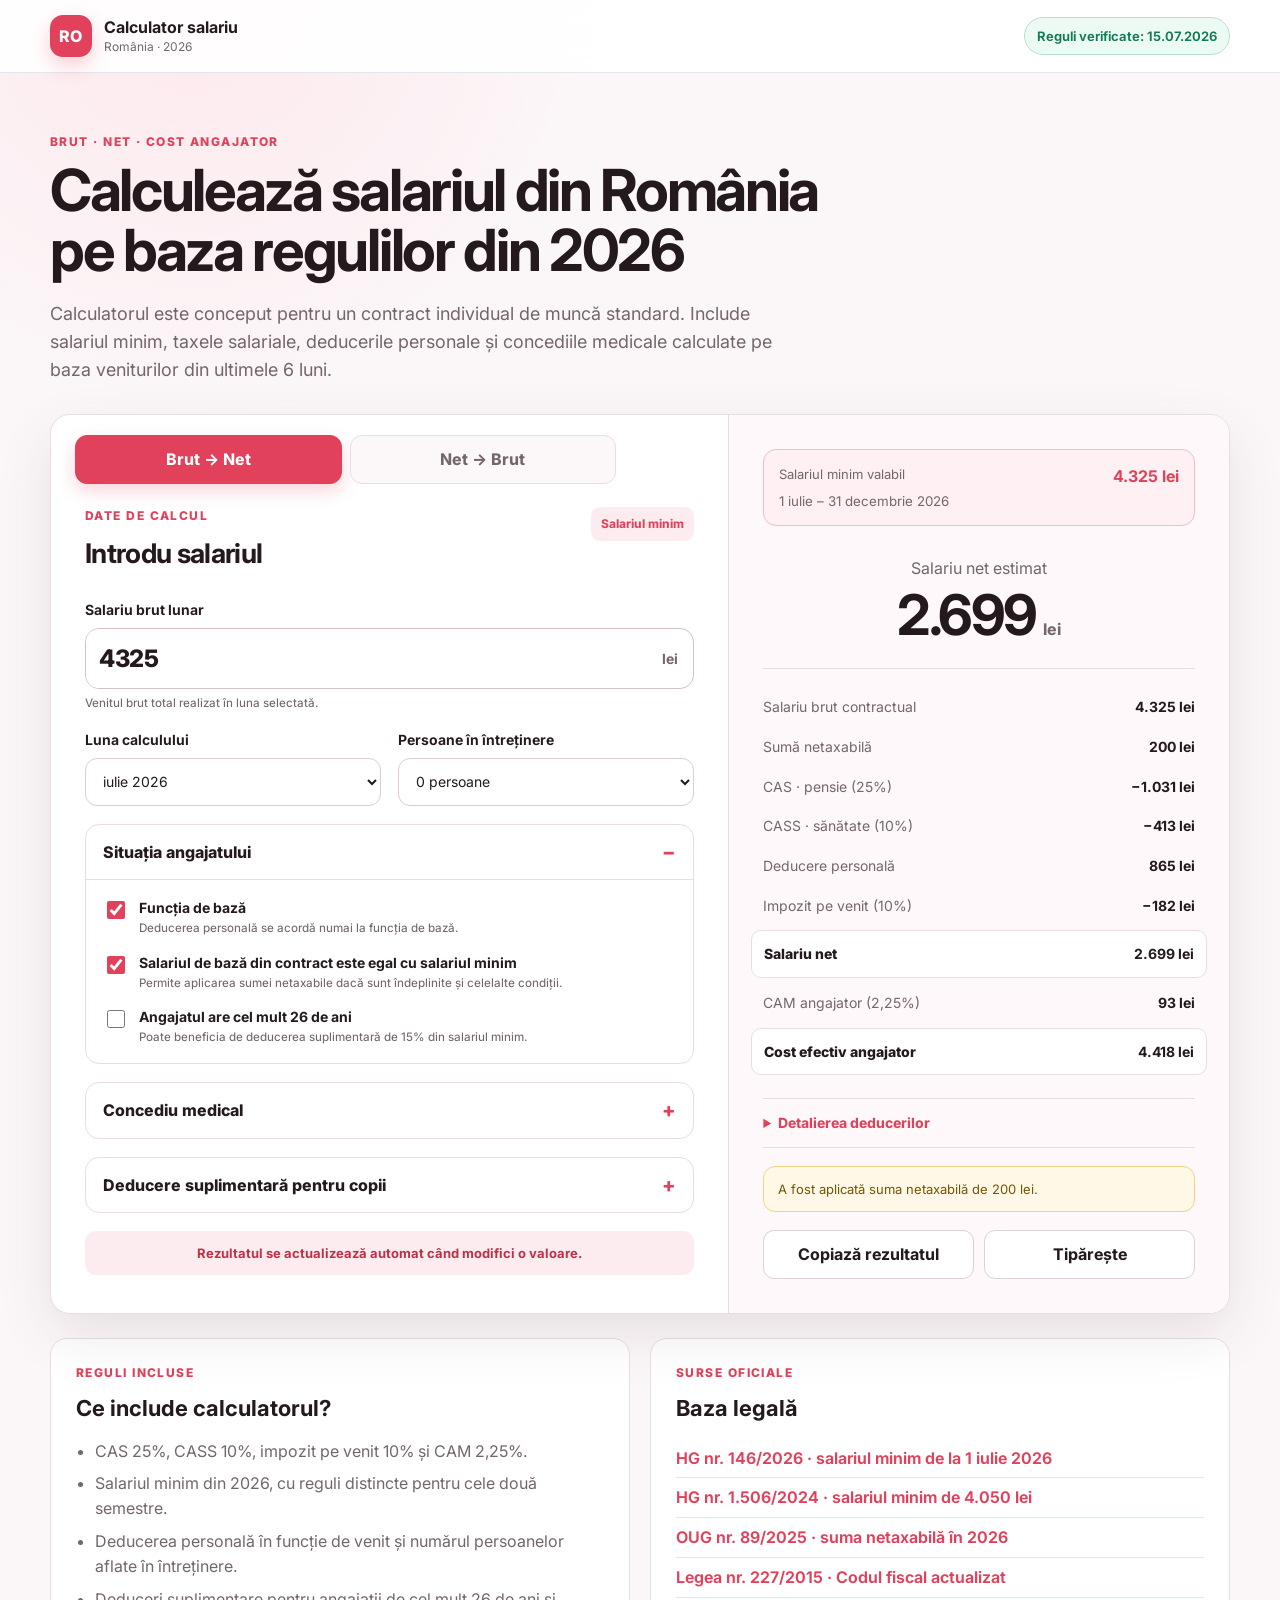
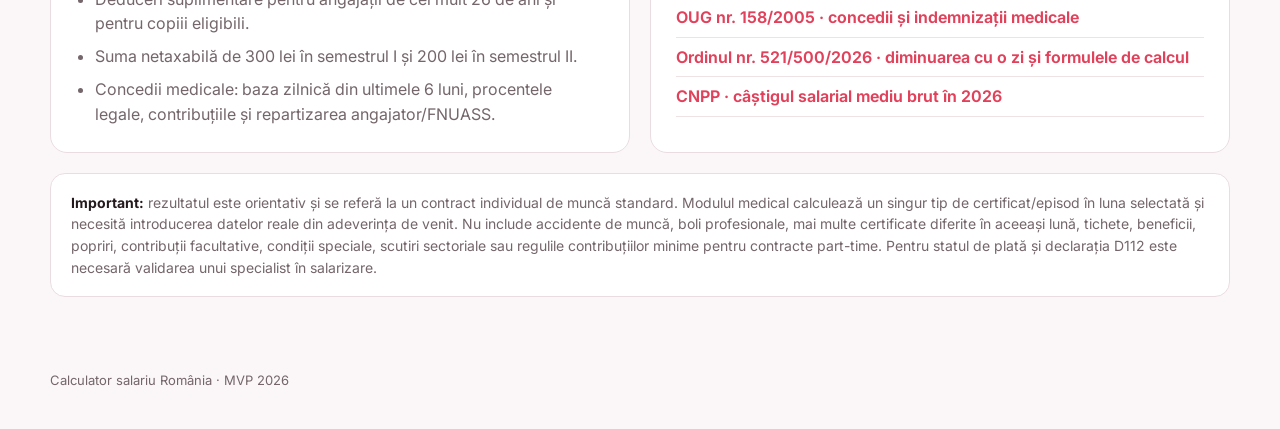
==== salary-calculator/romanian/index.html @ 6db3e313 "Add files via upload" ====
<!doctype html>
<html lang="ro">
<head>
  <meta charset="utf-8">
  <meta name="viewport" content="width=device-width, initial-scale=1">
  <meta name="theme-color" content="#e1415a">
  <meta name="description" content="Calculator salariu România 2026: brut-net, net-brut, taxe și cost total angajator.">
  <title>Calculator salariu România 2026</title>
  <link rel="preconnect" href="https://fonts.googleapis.com">
  <link rel="preconnect" href="https://fonts.gstatic.com" crossorigin>
  <link href="https://fonts.googleapis.com/css2?family=Inter:wght@100..900&display=swap" rel="stylesheet">
  <link rel="stylesheet" href="styles.css">
</head>
<body>
  <header class="site-header">
    <div class="shell header-inner">
      <a class="brand" href="#calculator" aria-label="Calculator salariu România">
        <span class="brand-mark">RO</span>
        <span><strong>Calculator salariu</strong><small>România · 2026</small></span>
      </a>
      <span class="verified-badge">Reguli verificate: 15.07.2026</span>
    </div>
  </header>

  <main class="shell page-grid" id="calculator">
    <section class="intro">
      <p class="eyebrow">BRUT · NET · COST ANGAJATOR</p>
      <h1>Calculează salariul din România pe baza regulilor din 2026</h1>
      <p>Calculatorul este conceput pentru un contract individual de muncă standard. Include salariul minim, taxele salariale, deducerile personale și concediile medicale calculate pe baza veniturilor din ultimele 6 luni.</p>
    </section>

    <section class="calculator-card" aria-labelledby="calculator-title">
      <div class="mode-tabs" role="tablist" aria-label="Tip calcul">
        <button class="mode-tab active" type="button" data-mode="gross" role="tab" aria-selected="true">Brut → Net</button>
        <button class="mode-tab" type="button" data-mode="net" role="tab" aria-selected="false">Net → Brut</button>
      </div>

      <div class="form-column">
        <div class="card-heading">
          <div>
            <p class="eyebrow">DATE DE CALCUL</p>
            <h2 id="calculator-title">Introdu salariul</h2>
          </div>
          <div class="quick-actions">
            <button class="text-button" id="use-minimum" type="button">Salariul minim</button>
          </div>
        </div>

        <div class="field-grid">
          <label class="field field-wide">
            <span id="amount-label">Salariu brut lunar</span>
            <span class="money-input">
              <input id="amount" type="number" min="0" step="1" inputmode="numeric" value="4325" aria-describedby="amount-hint">
              <strong>lei</strong>
            </span>
            <small id="amount-hint">Venitul brut total realizat în luna selectată.</small>
          </label>

          <label class="field">
            <span>Luna calculului</span>
            <select id="month" aria-label="Luna calculului">
              <option value="2026-01">ianuarie 2026</option>
              <option value="2026-02">februarie 2026</option>
              <option value="2026-03">martie 2026</option>
              <option value="2026-04">aprilie 2026</option>
              <option value="2026-05">mai 2026</option>
              <option value="2026-06">iunie 2026</option>
              <option value="2026-07" selected>iulie 2026</option>
              <option value="2026-08">august 2026</option>
              <option value="2026-09">septembrie 2026</option>
              <option value="2026-10">octombrie 2026</option>
              <option value="2026-11">noiembrie 2026</option>
              <option value="2026-12">decembrie 2026</option>
            </select>
          </label>

          <label class="field">
            <span>Persoane în întreținere</span>
            <select id="dependents">
              <option value="0">0 persoane</option>
              <option value="1">1 persoană</option>
              <option value="2">2 persoane</option>
              <option value="3">3 persoane</option>
              <option value="4">4 sau mai multe</option>
            </select>
          </label>
        </div>

        <details class="options-panel" open>
          <summary>Situația angajatului</summary>
          <div class="options-content">
            <label class="check-row">
              <input id="primary-job" type="checkbox" checked>
              <span><strong>Funcția de bază</strong><small>Deducerea personală se acordă numai la funcția de bază.</small></span>
            </label>

            <label class="check-row">
              <input id="minimum-contract" type="checkbox" checked>
              <span><strong>Salariul de bază din contract este egal cu salariul minim</strong><small>Permite aplicarea sumei netaxabile dacă sunt îndeplinite și celelalte condiții.</small></span>
            </label>

            <label class="check-row">
              <input id="under-26" type="checkbox">
              <span><strong>Angajatul are cel mult 26 de ani</strong><small>Poate beneficia de deducerea suplimentară de 15% din salariul minim.</small></span>
            </label>
          </div>
        </details>

        <details class="options-panel" id="medical-panel">
          <summary>Concediu medical</summary>
          <div class="options-content">
            <label class="check-row">
              <input id="medical-enabled" type="checkbox">
              <span><strong>Include concediu medical în luna selectată</strong><small>Salariul pentru zilele lucrate și indemnizația medicală vor fi calculate separat.</small></span>
            </label>

            <div class="medical-fields" id="medical-fields" hidden>
              <label class="field field-wide">
                <span>Tipul concediului medical</span>
                <select id="medical-type">
                  <option value="ordinary">Boală obișnuită / accident în afara muncii (cod 01)</option>
                  <option value="cardiovascular">Boală cardiovasculară eligibilă</option>
                  <option value="serious">Afecțiune gravă / urgență medico-chirurgicală</option>
                  <option value="quarantine">Carantină sau izolare (cod 07)</option>
                  <option value="maternity">Sarcină și lăuzie (cod 08)</option>
                  <option value="childCare">Îngrijirea copilului bolnav</option>
                  <option value="oncologyCare">Îngrijirea pacientului cu afecțiuni oncologice</option>
                  <option value="maternalRisk">Risc maternal (cod 15)</option>
                </select>
              </label>

              <label class="field">
                <span>Zile calendaristice în episod</span>
                <div class="unit-input"><input id="episode-days" type="number" min="1" max="999" step="1" value="5"><strong>zile</strong></div>
                <small>Determină procentul de 55%, 65% sau 75% pentru boala obișnuită.</small>
              </label>

              <label class="field">
                <span>Zile lucrătoare de concediu în lună</span>
                <div class="unit-input"><input id="medical-workdays" type="number" min="0" max="31" step="1" value="5"><strong>zile</strong></div>
              </label>

              <label class="field">
                <span>Total zile lucrătoare în lună</span>
                <div class="unit-input"><input id="month-workdays" type="number" min="1" max="31" step="1" value="23"><strong>zile</strong></div>
                <small>Poate fi corectat manual în funcție de programul de lucru.</small>
              </label>

              <label class="field">
                <span>Zile lucrătoare anterioare din același episod</span>
                <div class="unit-input"><input id="previous-episode-days" type="number" min="0" max="365" step="1" value="0"><strong>zile</strong></div>
                <small>Necesar pentru continuări și repartizarea angajator/FNUASS.</small>
              </label>

              <label class="field">
                <span>Venituri asigurate din ultimele 6 luni</span>
                <span class="money-input compact-money"><input id="base-income-total" type="number" min="0" step="1" value="24300"><strong>lei</strong></span>
                <small>Suma veniturilor brute care intră în baza concediului medical.</small>
              </label>

              <label class="field">
                <span>Zile lucrate în ultimele 6 luni</span>
                <div class="unit-input"><input id="base-workdays-total" type="number" min="1" max="184" step="1" value="121"><strong>zile</strong></div>
                <small>Numitorul mediei zilnice a bazei de calcul.</small>
              </label>

              <label class="check-row field-wide">
                <input id="one-day-exempt" type="checkbox">
                <span><strong>Certificat exceptat de la diminuarea cu o zi</strong><small>Bifează pentru PNS, spitalizare sau o altă excepție legală aplicabilă certificatului.</small></span>
              </label>

              <div class="medical-preview field-wide" id="medical-preview"></div>
            </div>
          </div>
        </details>

        <details class="options-panel">
          <summary>Deducere suplimentară pentru copii</summary>
          <div class="options-content">
            <label class="field">
              <span>Copii sub 18 ani înscriși într-o unitate de învățământ</span>
              <input id="children" type="number" min="0" max="20" step="1" value="0">
              <small>Deducere suplimentară de 100 lei/copil pentru părintele beneficiar.</small>
            </label>
          </div>
        </details>

        <p class="auto-calc-note" role="status">Rezultatul se actualizează automat când modifici o valoare.</p>
        <p class="form-error" id="form-error" role="alert" hidden></p>
      </div>

      <div class="result-column" aria-live="polite">
        <div class="minimum-strip">
          <span>Salariul minim valabil</span>
          <strong id="minimum-value">4.325 lei</strong>
          <small id="minimum-period">1 iulie – 31 decembrie 2026</small>
        </div>

        <div class="headline-result">
          <p id="main-result-label">Salariu net estimat</p>
          <div><strong id="main-result">2.699</strong><span>lei</span></div>
          <small id="result-difference" hidden></small>
        </div>

        <div class="breakdown" id="breakdown">
          <div><span>Salariu brut contractual</span><strong id="gross-result">4.325 lei</strong></div>
          <div class="medical-result-row" hidden><span>Salariu pentru zilele lucrate</span><strong id="worked-gross-result">4.325 lei</strong></div>
          <div class="medical-result-row" hidden><span>Indemnizație medicală brută</span><strong id="medical-gross-result">0 lei</strong></div>
          <div class="medical-result-row" hidden><span>Total brut plătit</span><strong id="total-gross-result">4.325 lei</strong></div>
          <div><span>Sumă netaxabilă</span><strong id="exemption-result">200 lei</strong></div>
          <div><span>CAS · pensie (25%)</span><strong id="cas-result">−1.031 lei</strong></div>
          <div><span>CASS · sănătate (10%)</span><strong id="cass-result">−413 lei</strong></div>
          <div><span>Deducere personală</span><strong id="deduction-result">865 lei</strong></div>
          <div><span>Impozit pe venit (10%)</span><strong id="tax-result">−182 lei</strong></div>
          <div class="emphasis"><span>Salariu net</span><strong id="net-result">2.699 lei</strong></div>
          <div><span>CAM angajator (2,25%)</span><strong id="cam-result">93 lei</strong></div>
          <div class="medical-result-row" hidden><span>Indemnizație recuperabilă din FNUASS</span><strong id="fund-result">0 lei</strong></div>
          <div class="emphasis"><span>Cost efectiv angajator</span><strong id="cost-result">4.418 lei</strong></div>
        </div>

        <details class="allowance-breakdown" id="allowance-breakdown">
          <summary>Detalierea deducerilor</summary>
          <div id="allowance-lines"></div>
        </details>

        <div class="warnings" id="warnings" hidden></div>

        <div class="result-actions">
          <button class="secondary-button" id="copy-result" type="button">Copiază rezultatul</button>
          <button class="secondary-button" type="button" onclick="window.print()">Tipărește</button>
        </div>
      </div>
    </section>

    <section class="info-grid">
      <article class="info-card">
        <p class="eyebrow">REGULI INCLUSE</p>
        <h2>Ce include calculatorul?</h2>
        <ul>
          <li>CAS 25%, CASS 10%, impozit pe venit 10% și CAM 2,25%.</li>
          <li>Salariul minim din 2026, cu reguli distincte pentru cele două semestre.</li>
          <li>Deducerea personală în funcție de venit și numărul persoanelor aflate în întreținere.</li>
          <li>Deduceri suplimentare pentru angajații de cel mult 26 de ani și pentru copiii eligibili.</li>
          <li>Suma netaxabilă de 300 lei în semestrul I și 200 lei în semestrul II.</li>
          <li>Concedii medicale: baza zilnică din ultimele 6 luni, procentele legale, contribuțiile și repartizarea angajator/FNUASS.</li>
        </ul>
      </article>

      <article class="info-card legal-card">
        <p class="eyebrow">SURSE OFICIALE</p>
        <h2>Baza legală</h2>
        <a href="https://legislatie.just.ro/Public/DetaliiDocumentAfis/308231" target="_blank" rel="noreferrer">HG nr. 146/2026 · salariul minim de la 1 iulie 2026</a>
        <a href="https://legislatie.just.ro/Public/DetaliiDocumentAfis/291450" target="_blank" rel="noreferrer">HG nr. 1.506/2024 · salariul minim de 4.050 lei</a>
        <a href="https://legislatie.just.ro/Public/DetaliiDocumentAfis/305817" target="_blank" rel="noreferrer">OUG nr. 89/2025 · suma netaxabilă în 2026</a>
        <a href="https://legislatie.just.ro/Public/DetaliiDocumentAfis/309361" target="_blank" rel="noreferrer">Legea nr. 227/2015 · Codul fiscal actualizat</a>
        <a href="https://legislatie.just.ro/Public/DetaliiDocument/66305" target="_blank" rel="noreferrer">OUG nr. 158/2005 · concedii și indemnizații medicale</a>
        <a href="https://legislatie.just.ro/Public/DetaliiDocumentAfis/307943" target="_blank" rel="noreferrer">Ordinul nr. 521/500/2026 · diminuarea cu o zi și formulele de calcul</a>
        <a href="https://www.cnpp.ro/noutati/-/asset_publisher/FbjvUfJwDu7P/content/precizari-legea-bass-2026" target="_blank" rel="noreferrer">CNPP · câștigul salarial mediu brut în 2026</a>
      </article>
    </section>

    <section class="scope-note">
      <strong>Important:</strong> rezultatul este orientativ și se referă la un contract individual de muncă standard. Modulul medical calculează un singur tip de certificat/episod în luna selectată și necesită introducerea datelor reale din adeverința de venit. Nu include accidente de muncă, boli profesionale, mai multe certificate diferite în aceeași lună, tichete, beneficii, popriri, contribuții facultative, condiții speciale, scutiri sectoriale sau regulile contribuțiilor minime pentru contracte part-time. Pentru statul de plată și declarația D112 este necesară validarea unui specialist în salarizare.
    </section>
  </main>

  <footer class="site-footer"><div class="shell">Calculator salariu România · MVP 2026</div></footer>

  <script src="salary-core.js"></script>
  <script src="app.js"></script>
</body>
</html>
---- salary-calculator/romanian/styles.css ----
:root {
  --bg: #fbf7f8;
  --surface: #ffffff;
  --surface-soft: #fcf8f9;
  --ink: #24191c;
  --muted: #74666a;
  --line: #eadde1;
  --primary: #e1415a;
  --primary-dark: #bf3048;
  --accent: #fdecef;
  --success: #147a50;
  --warning-bg: #fff8e7;
  --warning-line: #f1d485;
  --shadow: 0 20px 55px rgba(74, 35, 45, 0.11);
  --radius: 20px;
}
* { box-sizing: border-box; }
html {
  scroll-behavior: smooth;
  font-family: "Inter", sans-serif;
}
body, button, input, select, textarea, option, optgroup, label, summary, table, th, td {
  font-family: "Inter", sans-serif !important;
}
*::before, *::after {
  font-family: "Inter", sans-serif !important;
}
body {
  margin: 0;
  color: var(--ink);
  background: radial-gradient(circle at 15% 0%, #fde8ed 0, transparent 26rem), var(--bg);
  line-height: 1.55;
}
button, input, select, textarea { font-size: inherit; line-height: inherit; }
button { cursor: pointer; }
.shell { width: min(1180px, calc(100% - 32px)); margin: 0 auto; }
.site-header { background: rgba(255,255,255,.9); backdrop-filter: blur(14px); border-bottom: 1px solid rgba(223,229,238,.9); position: sticky; top: 0; z-index: 20; }
.header-inner { min-height: 72px; display: flex; align-items: center; justify-content: space-between; gap: 24px; }
.brand { display: inline-flex; gap: 12px; align-items: center; color: var(--ink); text-decoration: none; }
.brand > span:last-child { display: flex; flex-direction: column; line-height: 1.2; }
.brand small { color: var(--muted); font-size: 12px; margin-top: 3px; }
.brand-mark { width: 42px; height: 42px; display: grid; place-items: center; border-radius: 13px; background: var(--primary); color: white; font-weight: 800; letter-spacing: .04em; box-shadow: 0 8px 20px rgba(225,65,90,.25); }
.verified-badge { border: 1px solid #b8e0ce; background: #ecfaf4; color: var(--success); padding: 8px 12px; border-radius: 999px; font-size: 13px; font-weight: 650; }
.page-grid { padding: 60px 0 48px; }
.intro { max-width: 820px; margin-bottom: 30px; }
.eyebrow { margin: 0 0 8px; color: var(--primary); font-size: 12px; letter-spacing: .12em; font-weight: 800; }
.intro h1 { margin: 0; font-size: clamp(34px, 5vw, 58px); line-height: 1.04; letter-spacing: -.04em; }
.intro > p:last-child { color: var(--muted); font-size: 18px; max-width: 760px; margin: 20px 0 0; }
.calculator-card { display: grid; grid-template-columns: minmax(0, 1.15fr) minmax(380px, .85fr); background: var(--surface); border: 1px solid var(--line); border-radius: var(--radius); box-shadow: var(--shadow); overflow: hidden; position: relative; }
.mode-tabs { position: absolute; inset: 0 auto auto 0; display: flex; width: 50%; padding: 20px 24px 0; gap: 8px; }
.mode-tab { flex: 1; border: 1px solid var(--line); background: var(--surface-soft); color: var(--muted); padding: 11px 13px; border-radius: 12px; font-weight: 750; transition: .18s ease; }
.mode-tab.active { color: white; border-color: var(--primary); background: var(--primary); box-shadow: 0 7px 18px rgba(225,65,90,.22); }
.form-column { padding: 92px 34px 34px; }
.result-column { padding: 34px; background: #fff8fa; border-left: 1px solid var(--line); }
.card-heading { display: flex; justify-content: space-between; align-items: flex-start; gap: 16px; margin-bottom: 24px; }
.card-heading h2 { margin: 0; font-size: 27px; letter-spacing: -.025em; }
.quick-actions { display: flex; flex-wrap: wrap; justify-content: flex-end; gap: 7px; }
.text-button { border: 0; border-radius: 9px; color: var(--primary); background: var(--accent); padding: 8px 10px; font-size: 12px; font-weight: 750; }
.field-grid, .family-grid { display: grid; grid-template-columns: repeat(2, minmax(0,1fr)); gap: 17px; }
.field { display: flex; flex-direction: column; gap: 7px; color: var(--ink); font-size: 14px; font-weight: 680; }
.field-wide { grid-column: 1 / -1; }
.field small, .check-row small { color: var(--muted); font-weight: 450; line-height: 1.35; }
.field input, .field select { width: 100%; border: 1px solid #dccdd1; border-radius: 12px; background: white; min-height: 48px; padding: 11px 13px; color: var(--ink); outline: none; }
.field input:focus, .field select:focus { border-color: var(--primary); box-shadow: 0 0 0 4px rgba(225,65,90,.11); }
.money-input, .unit-input { display: flex; align-items: center; border: 1px solid #d4c1c6; border-radius: 14px; background: white; padding-right: 15px; overflow: hidden; }
.money-input:focus-within, .unit-input:focus-within { border-color: var(--primary); box-shadow: 0 0 0 4px rgba(225,65,90,.11); }
.money-input input, .unit-input input { border: 0; box-shadow: none !important; min-height: 58px; font-size: 24px; font-weight: 800; letter-spacing: -.02em; }
.unit-input input { min-height: 48px; font-size: 16px; }
.money-input strong, .unit-input strong { color: var(--muted); white-space: nowrap; }
.options-panel { margin-top: 18px; border: 1px solid var(--line); border-radius: 14px; overflow: hidden; background: var(--surface); }
.options-panel summary { list-style: none; padding: 15px 17px; font-weight: 780; cursor: pointer; display: flex; justify-content: space-between; align-items: center; }
.options-panel summary::-webkit-details-marker { display: none; }
.options-panel summary::after { content: '+'; color: var(--primary); font-size: 20px; line-height: 1; }
.options-panel[open] summary::after { content: '−'; }
.options-content { border-top: 1px solid var(--line); padding: 17px; display: grid; gap: 15px; }
.check-row { display: flex; align-items: flex-start; gap: 11px; font-size: 14px; cursor: pointer; }
.check-row input { margin-top: 4px; width: 18px; height: 18px; accent-color: var(--primary); flex: 0 0 auto; }
.check-row span { display: flex; flex-direction: column; gap: 2px; }
.indented-field { margin-left: 29px; }
.primary-button { width: 100%; border: 0; border-radius: 13px; padding: 15px 18px; background: var(--primary); color: white; font-weight: 800; margin-top: 22px; box-shadow: 0 10px 22px rgba(225,65,90,.23); }
.primary-button:hover { background: var(--primary-dark); }
.auto-calc-note { margin: 18px 0 0; padding: 12px 14px; border-radius: 11px; background: var(--accent); color: var(--primary-dark); font-size: 13px; font-weight: 700; text-align: center; }
.form-error { color: #b42318; background: #fff0ee; border: 1px solid #f4c7c1; padding: 11px 13px; border-radius: 11px; margin: 13px 0 0; }
.minimum-strip { padding: 14px 15px; border: 1px solid #f2bdc7; background: #fff0f3; border-radius: 13px; display: grid; grid-template-columns: 1fr auto; gap: 2px 12px; }
.minimum-strip span { font-size: 13px; color: var(--muted); }
.minimum-strip strong { color: var(--primary); }
.minimum-strip small { grid-column: 1 / -1; color: var(--muted); }
.headline-result { padding: 30px 0 25px; text-align: center; border-bottom: 1px solid var(--line); }
.headline-result p { margin: 0 0 6px; color: var(--muted); }
.headline-result div { display: flex; align-items: baseline; justify-content: center; gap: 7px; }
.headline-result strong { font-size: clamp(40px, 5vw, 56px); line-height: 1; letter-spacing: -.045em; }
.headline-result span { color: var(--muted); font-weight: 750; }
.headline-result small { display: block; margin-top: 10px; color: var(--muted); }
.breakdown { padding: 18px 0; }
.breakdown > div { display: flex; justify-content: space-between; gap: 20px; padding: 9px 0; color: var(--muted); font-size: 14px; }
.breakdown strong { color: var(--ink); text-align: right; }
.breakdown .emphasis { margin: 5px -12px; padding: 12px; border-radius: 10px; background: white; color: var(--ink); font-weight: 800; border: 1px solid var(--line); }
.allowance-breakdown { border-top: 1px solid var(--line); border-bottom: 1px solid var(--line); padding: 13px 0; }
.allowance-breakdown summary { cursor: pointer; font-size: 14px; font-weight: 750; color: var(--primary); }
.allowance-breakdown #allowance-lines { padding-top: 10px; }
.allowance-breakdown #allowance-lines div { display: flex; justify-content: space-between; gap: 15px; padding: 6px 0; font-size: 13px; color: var(--muted); }
.warnings { margin-top: 18px; padding: 12px 14px; background: var(--warning-bg); border: 1px solid var(--warning-line); border-radius: 12px; color: #725600; font-size: 13px; }
.warnings p { margin: 0; }
.warnings p + p { margin-top: 8px; }
.result-actions { display: grid; grid-template-columns: 1fr 1fr; gap: 10px; margin-top: 18px; }
.secondary-button { border: 1px solid #dfd0d4; background: white; color: var(--ink); border-radius: 11px; padding: 11px; font-weight: 720; }
.info-grid { display: grid; grid-template-columns: 1fr 1fr; gap: 20px; margin-top: 24px; }
.info-card { background: white; border: 1px solid var(--line); border-radius: 17px; padding: 25px; }
.info-card h2 { margin: 0 0 14px; font-size: 22px; }
.info-card ul { margin: 0; padding-left: 19px; color: var(--muted); }
.info-card li + li { margin-top: 8px; }
.legal-card { display: flex; flex-direction: column; align-items: flex-start; }
.legal-card a { color: var(--primary); text-decoration: none; font-weight: 650; padding: 7px 0; border-bottom: 1px solid #eee2e5; width: 100%; }
.scope-note { margin-top: 20px; background: #fff; border: 1px solid var(--line); border-radius: 15px; padding: 18px 20px; color: var(--muted); font-size: 14px; }
.scope-note strong { color: var(--ink); }
.site-footer { padding: 25px 0 38px; color: var(--muted); font-size: 13px; }
[hidden] { display: none !important; }
@media (max-width: 900px) {
  .calculator-card { grid-template-columns: 1fr; }
  .mode-tabs { width: 100%; }
  .result-column { border-left: 0; border-top: 1px solid var(--line); }
  .info-grid { grid-template-columns: 1fr; }
}
@media (max-width: 620px) {
  .shell { width: min(100% - 20px, 1180px); }
  .verified-badge { display: none; }
  .page-grid { padding-top: 35px; }
  .intro h1 { font-size: 37px; }
  .intro > p:last-child { font-size: 16px; }
  .form-column, .result-column { padding-left: 18px; padding-right: 18px; }
  .mode-tabs { padding-left: 14px; padding-right: 14px; }
  .field-grid, .family-grid { grid-template-columns: 1fr; }
  .field-wide { grid-column: auto; }
  .card-heading { flex-direction: column; }
  .quick-actions { justify-content: flex-start; }
  .result-actions { grid-template-columns: 1fr; }
  .breakdown > div { gap: 10px; }
}
@media print {
  .site-header, .intro, .form-column, .info-grid, .scope-note, .site-footer, .result-actions { display: none !important; }
  body { background: white; }
  .page-grid { padding: 0; }
  .calculator-card { display: block; border: 0; box-shadow: none; }
  .result-column { border: 0; background: white; }
}

/* Concediu medical */
.medical-fields {
  display: grid;
  grid-template-columns: repeat(2, minmax(0, 1fr));
  gap: 15px;
  padding-top: 2px;
}
.compact-money input { min-height: 48px; font-size: 16px; }
.medical-preview {
  padding: 12px 14px;
  border-radius: 11px;
  background: var(--accent);
  color: var(--primary-dark);
  font-size: 13px;
  line-height: 1.5;
}
.medical-preview strong { color: var(--ink); }
.medical-result-row {
  background: rgba(225, 65, 90, .045);
  margin: 0 -8px;
  padding-left: 8px !important;
  padding-right: 8px !important;
  border-radius: 8px;
}
@media (max-width: 620px) {
  .medical-fields { grid-template-columns: 1fr; }
}
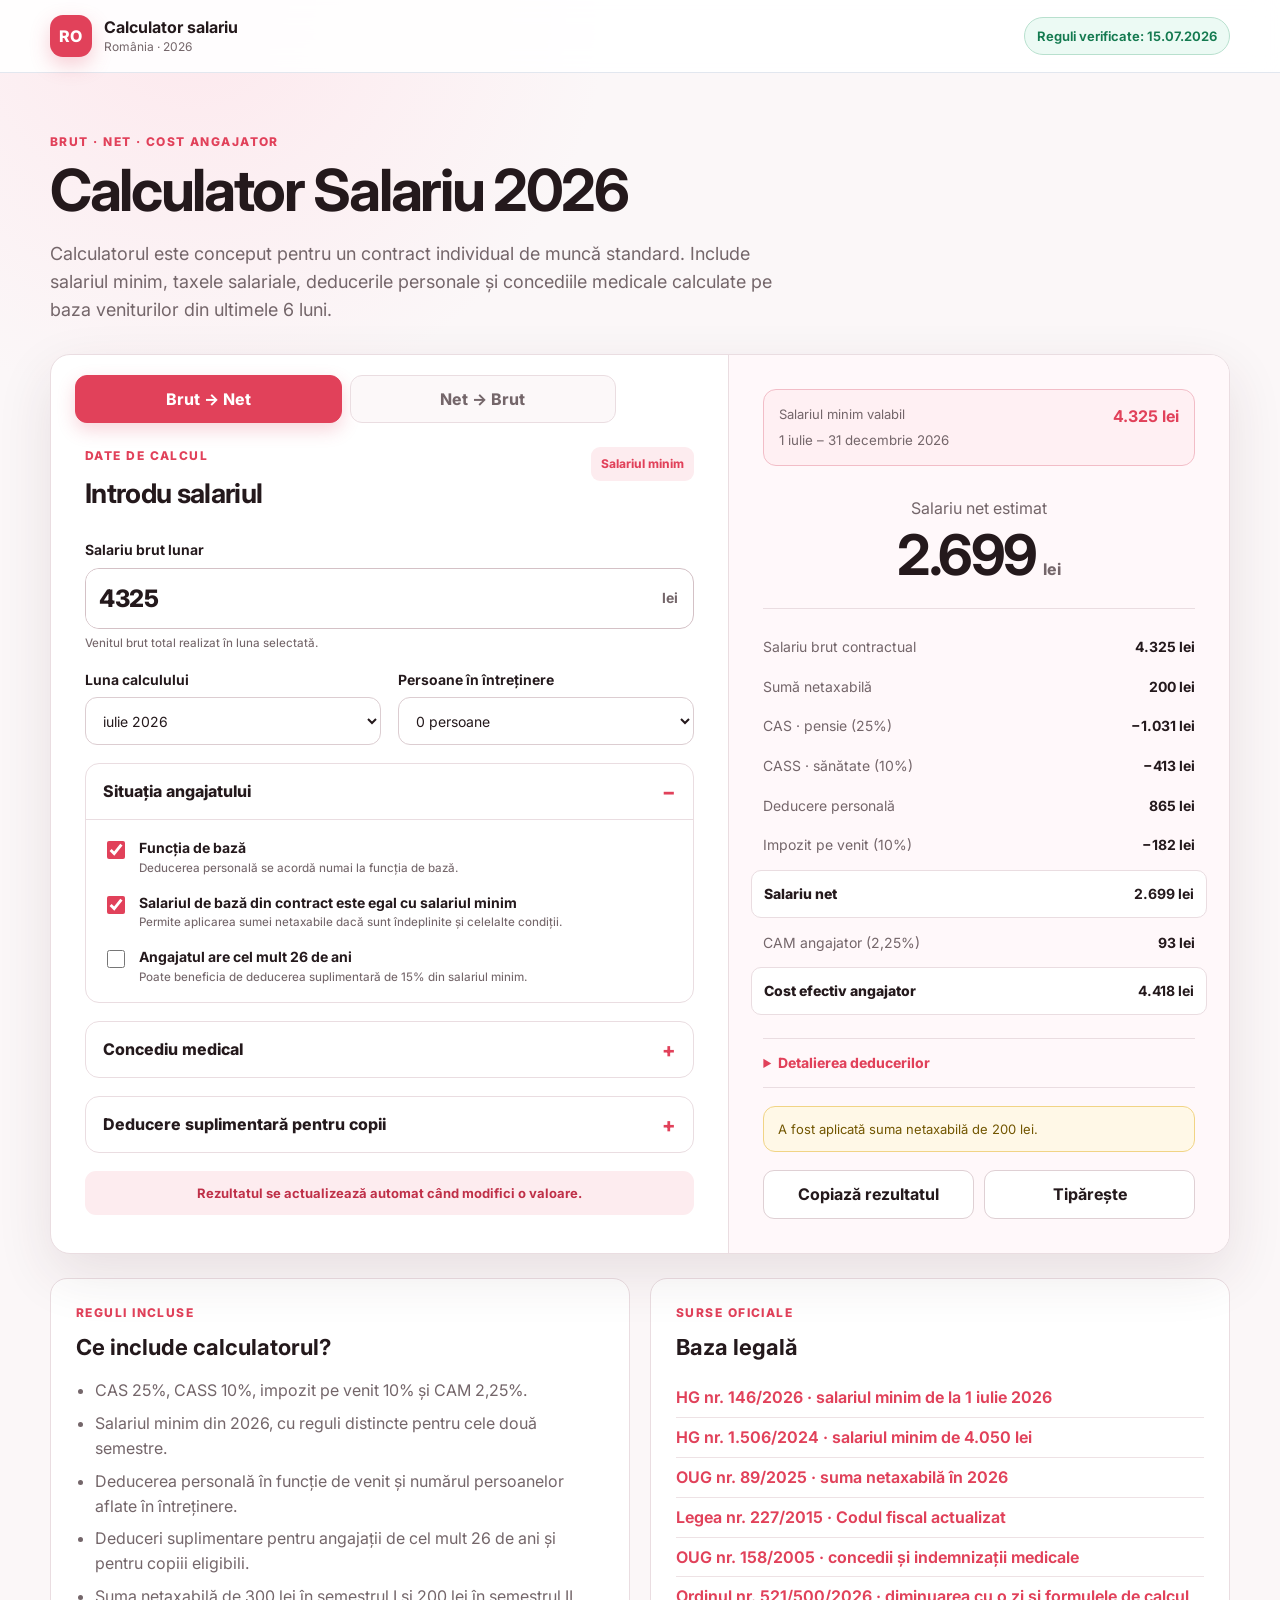
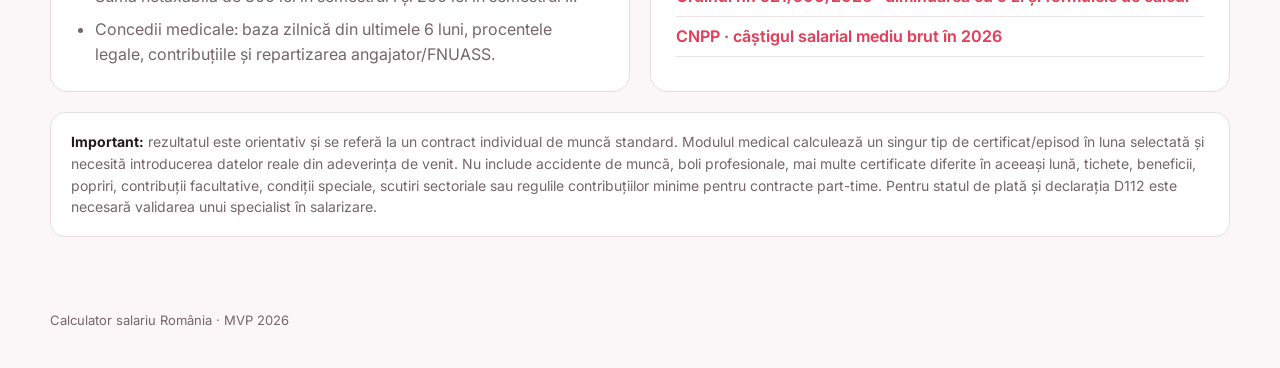
==== commit 476da261: "Update index.html" ====
--- a/salary-calculator/romanian/index.html
+++ b/salary-calculator/romanian/index.html
@@ -25,7 +25,7 @@
   <main class="shell page-grid" id="calculator">
     <section class="intro">
       <p class="eyebrow">BRUT · NET · COST ANGAJATOR</p>
-      <h1>Calculează salariul din România pe baza regulilor din 2026</h1>
+      <h1>Calculator Salariu 2026</h1>
       <p>Calculatorul este conceput pentru un contract individual de muncă standard. Include salariul minim, taxele salariale, deducerile personale și concediile medicale calculate pe baza veniturilor din ultimele 6 luni.</p>
     </section>
 
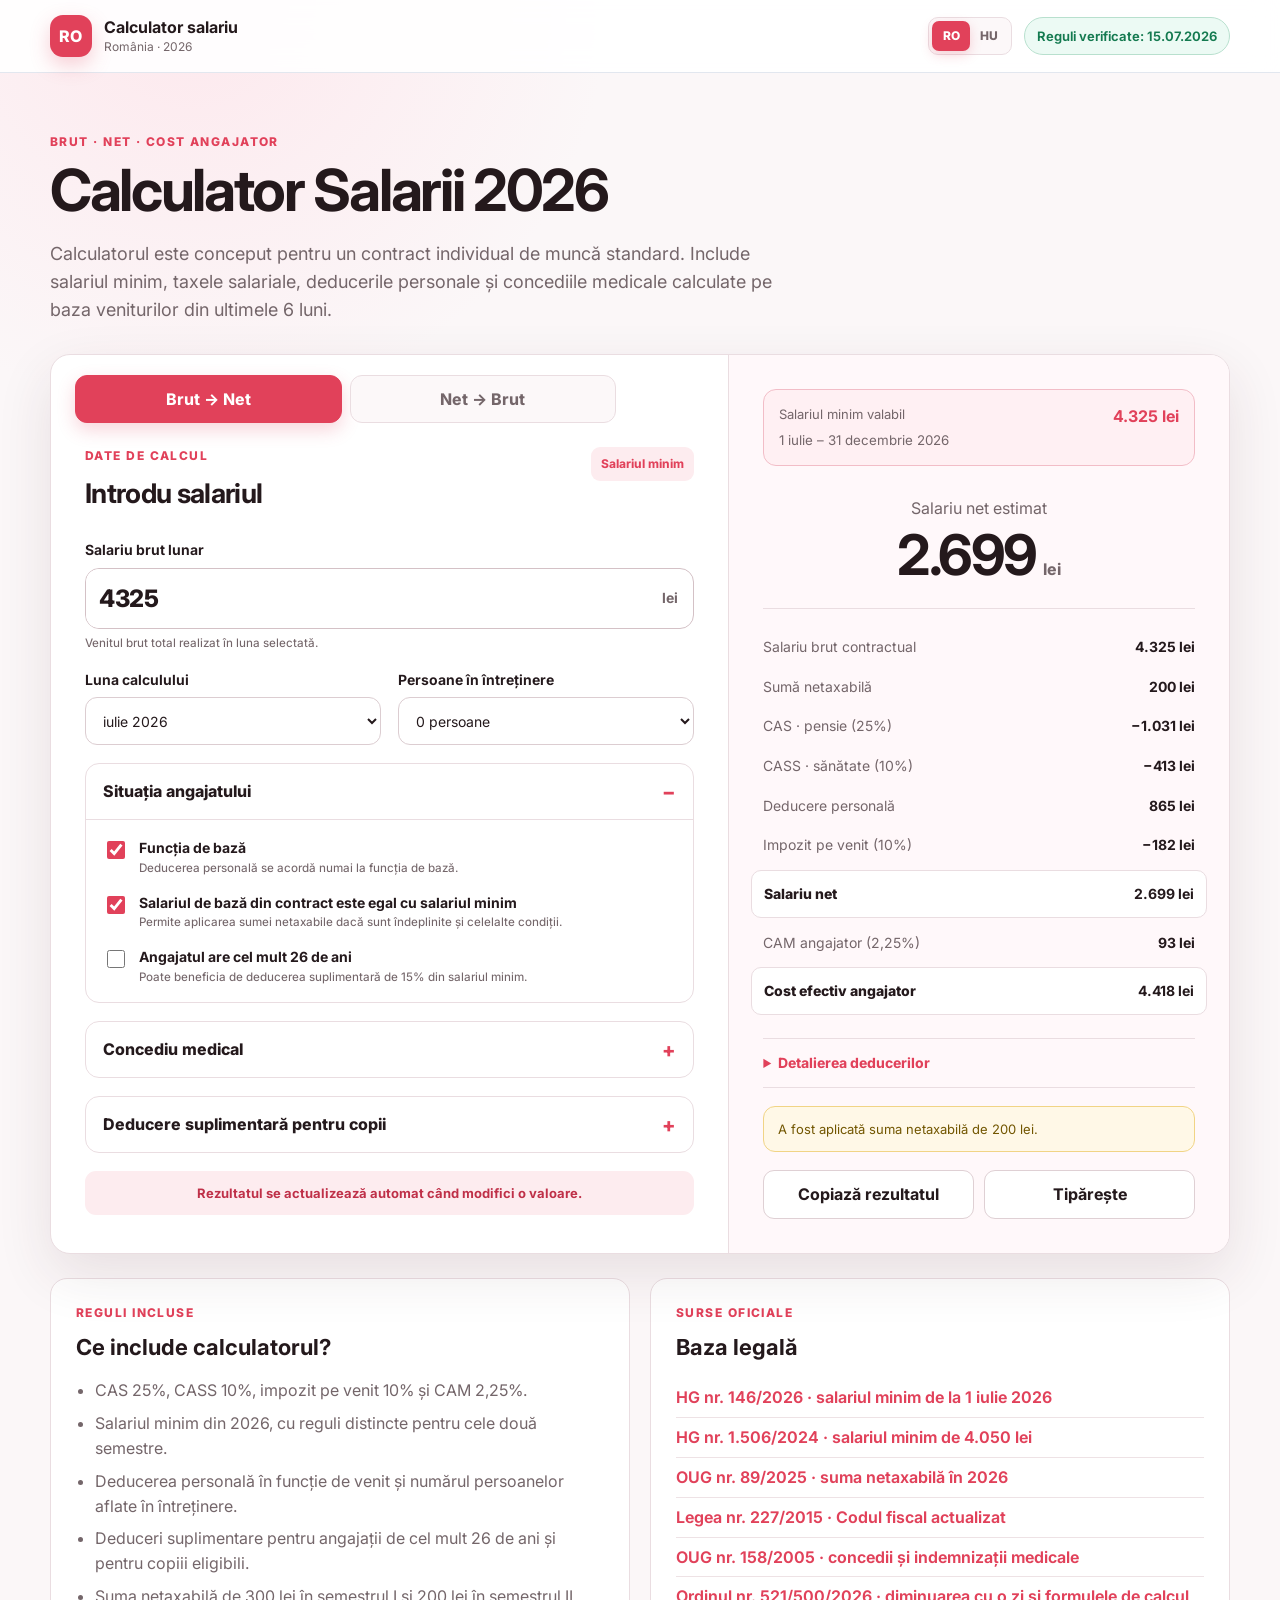
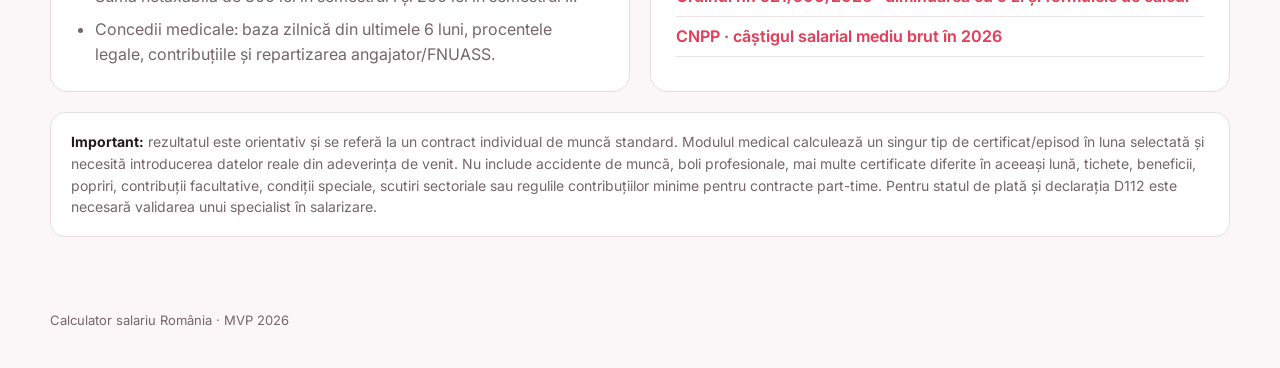
==== commit 70380490: "Add files via upload" ====
--- a/salary-calculator/romanian/index.html
+++ b/salary-calculator/romanian/index.html
@@ -4,8 +4,8 @@
   <meta charset="utf-8">
   <meta name="viewport" content="width=device-width, initial-scale=1">
   <meta name="theme-color" content="#e1415a">
-  <meta name="description" content="Calculator salariu România 2026: brut-net, net-brut, taxe și cost total angajator.">
-  <title>Calculator salariu România 2026</title>
+  <meta name="description" content="Calculator Salarii 2026 pentru România: brut-net, net-brut, taxe, concedii medicale și cost total angajator.">
+  <title>Calculator Salarii 2026</title>
   <link rel="preconnect" href="https://fonts.googleapis.com">
   <link rel="preconnect" href="https://fonts.gstatic.com" crossorigin>
   <link href="https://fonts.googleapis.com/css2?family=Inter:wght@100..900&display=swap" rel="stylesheet">
@@ -18,14 +18,20 @@
         <span class="brand-mark">RO</span>
         <span><strong>Calculator salariu</strong><small>România · 2026</small></span>
       </a>
-      <span class="verified-badge">Reguli verificate: 15.07.2026</span>
+      <div class="header-actions">
+        <div class="language-switcher" role="group" aria-label="Limbă / Nyelv">
+          <button type="button" id="lang-ro" class="language-button active" aria-pressed="true">RO</button>
+          <button type="button" id="lang-hu" class="language-button" aria-pressed="false">HU</button>
+        </div>
+        <span class="verified-badge">Reguli verificate: 15.07.2026</span>
+      </div>
     </div>
   </header>
 
   <main class="shell page-grid" id="calculator">
     <section class="intro">
       <p class="eyebrow">BRUT · NET · COST ANGAJATOR</p>
-      <h1>Calculator Salariu 2026</h1>
+      <h1 id="page-title">Calculator Salarii 2026</h1>
       <p>Calculatorul este conceput pentru un contract individual de muncă standard. Include salariul minim, taxele salariale, deducerile personale și concediile medicale calculate pe baza veniturilor din ultimele 6 luni.</p>
     </section>
 
--- a/salary-calculator/romanian/styles.css
+++ b/salary-calculator/romanian/styles.css
@@ -17,12 +17,12 @@
 * { box-sizing: border-box; }
 html {
   scroll-behavior: smooth;
-  font-family: "Inter", sans-serif;
-}
-body, button, input, select, textarea, option, optgroup, label, summary, table, th, td {
   font-family: "Inter", sans-serif !important;
 }
-*::before, *::after {
+html, body, body *, button, input, select, textarea, option, optgroup, label, summary, table, th, td, a, p, span, strong, small, div, section, article, header, footer, h1, h2, h3, h4, h5, h6, ul, ol, li, fieldset, legend, details, output, time, svg text {
+  font-family: "Inter", sans-serif !important;
+}
+*::before, *::after, input::placeholder, textarea::placeholder {
   font-family: "Inter", sans-serif !important;
 }
 body {
@@ -40,6 +40,12 @@
 .brand > span:last-child { display: flex; flex-direction: column; line-height: 1.2; }
 .brand small { color: var(--muted); font-size: 12px; margin-top: 3px; }
 .brand-mark { width: 42px; height: 42px; display: grid; place-items: center; border-radius: 13px; background: var(--primary); color: white; font-weight: 800; letter-spacing: .04em; box-shadow: 0 8px 20px rgba(225,65,90,.25); }
+
+.header-actions { display: flex; align-items: center; gap: 12px; }
+.language-switcher { display: inline-flex; padding: 3px; border: 1px solid var(--line); border-radius: 10px; background: var(--surface-soft); }
+.language-button { min-width: 38px; border: 0; border-radius: 7px; padding: 6px 8px; background: transparent; color: var(--muted); font-size: 12px; font-weight: 800; }
+.language-button.active { background: var(--primary); color: white; box-shadow: 0 4px 12px rgba(225,65,90,.22); }
+
 .verified-badge { border: 1px solid #b8e0ce; background: #ecfaf4; color: var(--success); padding: 8px 12px; border-radius: 999px; font-size: 13px; font-weight: 650; }
 .page-grid { padding: 60px 0 48px; }
 .intro { max-width: 820px; margin-bottom: 30px; }
@@ -124,6 +130,7 @@
 @media (max-width: 620px) {
   .shell { width: min(100% - 20px, 1180px); }
   .verified-badge { display: none; }
+  .header-actions { gap: 6px; }
   .page-grid { padding-top: 35px; }
   .intro h1 { font-size: 37px; }
   .intro > p:last-child { font-size: 16px; }
